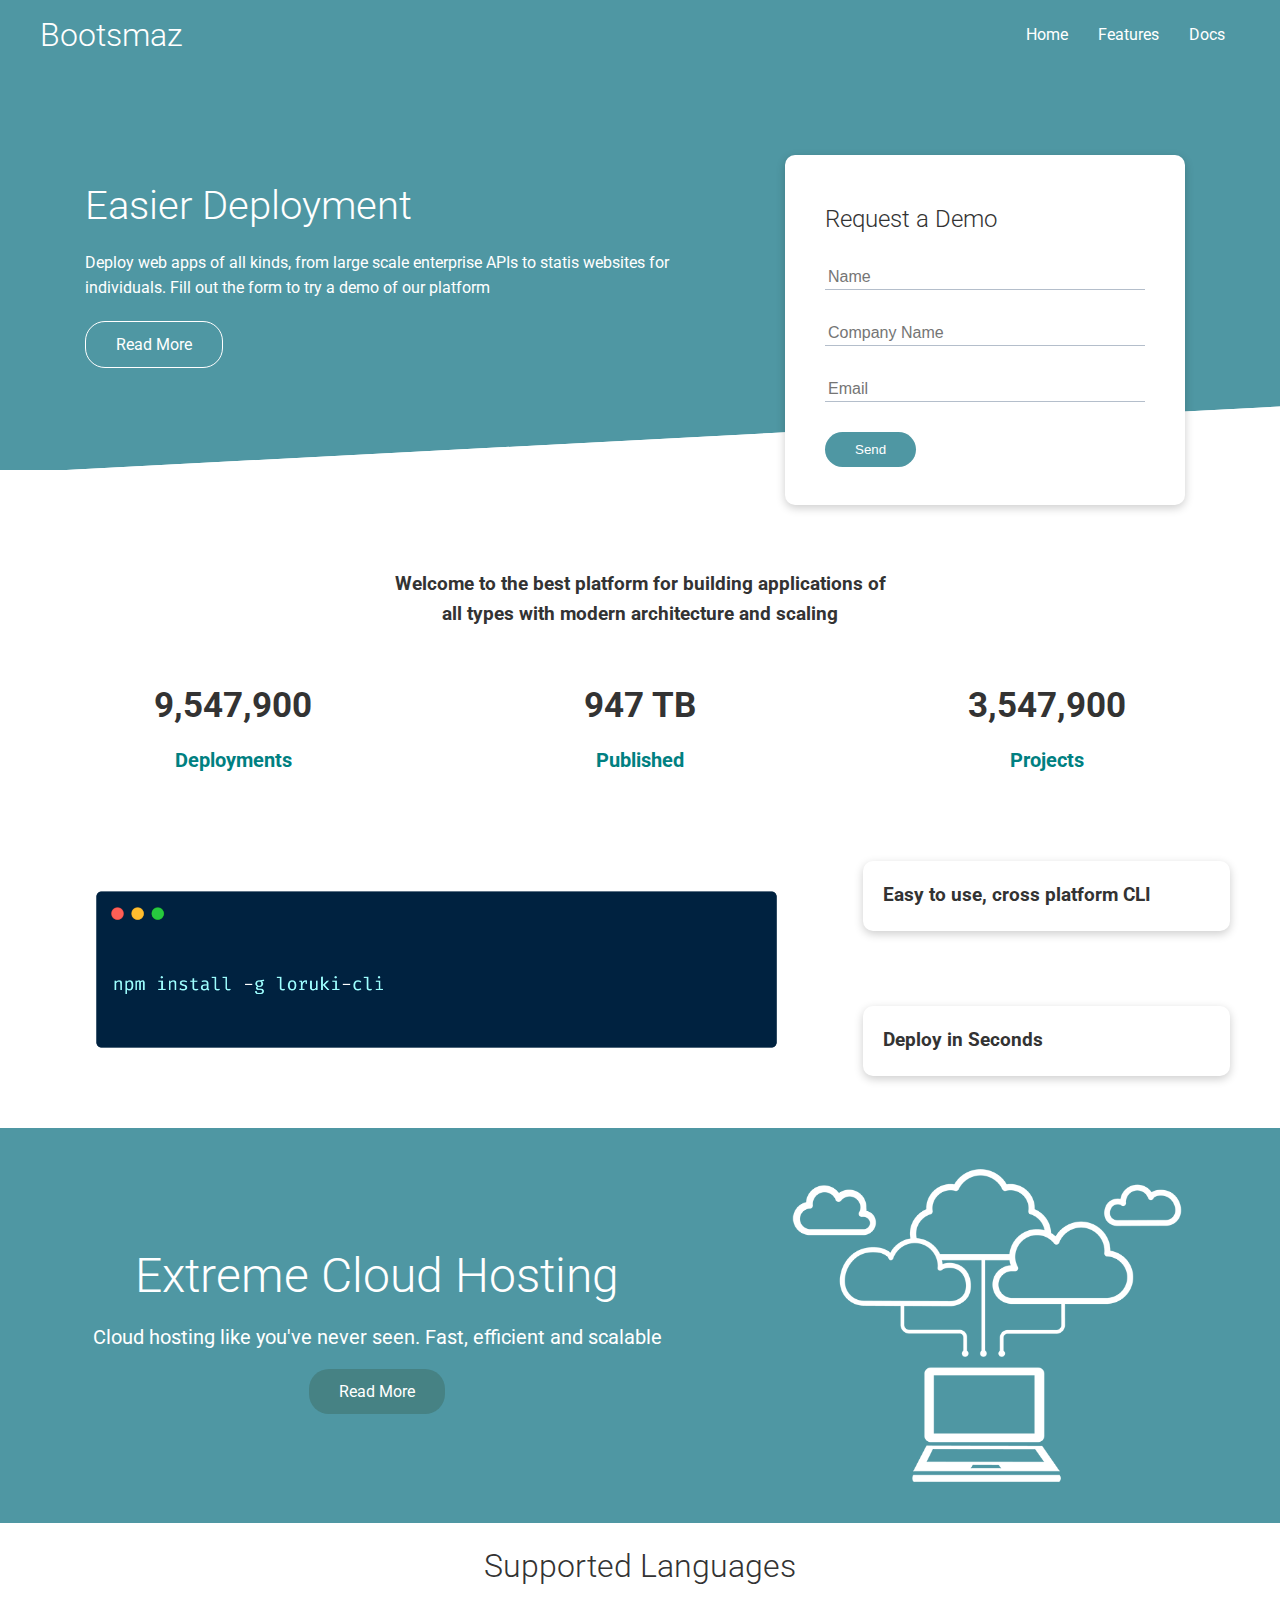
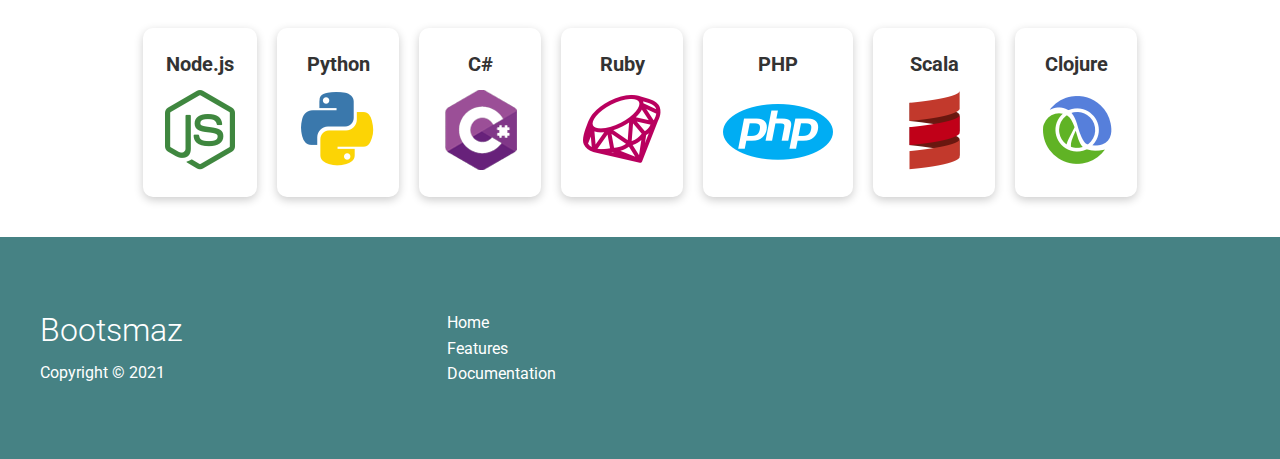
==== index.html @ d9a26df8 "Initial Commit" ====
<!DOCTYPE html>
<html lang="en">
<head>
    <meta charset="UTF-8">
    <meta http-equiv="X-UA-Compatible" content="IE=edge">
    <meta name="viewport" content="width=device-width, initial-scale=1.0">
    <link rel="stylesheet" href="css/utilities.css">
    <link rel="stylesheet" href="css/style.css">
    <link rel="stylesheet" href="https://cdnjs.cloudflare.com/ajax/libs/font-awesome/5.15.3/css/all.min.css" integrity="sha512-iBBXm8fW90+nuLcSKlbmrPcLa0OT92xO1BIsZ+ywDWZCvqsWgccV3gFoRBv0z+8dLJgyAHIhR35VZc2oM/gI1w==" crossorigin="anonymous" />
    <title>Bootsmaz</title>
</head>
<body>
    <!-- Navbar -->
    <div class="navbar">
        <div class="container flex">
            <h1 class="logo">Bootsmaz</h1>
            <nav>
                <ul>
                    <li><a href="index.html">Home</a></li>
                    <li><a href="features.html">Features</a></li>
                    <li><a href="docs.html">Docs</a></li>
                </ul>
            </nav>
        </div>
    </div>

    <!-- Showcase -->
  <section class="showcase">
        <div class="container grid">
            <div class="showcase-text">
                <h1>Easier Deployment</h1>
                <p>Deploy web apps of all kinds, from large scale enterprise APIs to statis websites for individuals. Fill out the form to try a demo of our platform</p>
                <a href="features.html" class="btn btn-outline">Read More</a>
            </div>
            <div class="showcase-form card">
                <h2>Request a Demo</h2>
                <form>
                    <div class="form-control">
                        <input type="text" name="name" placeholder="Name" required>
                    </div>
                    <div class="form-control">
                        <input type="text" name="company" placeholder="Company Name" required>
                    </div>
                    <div class="form-control">
                        <input type="email" name="email" placeholder="Email" required>
                    </div>
                    <input type="submit" value="Send" class="btn btn-primary">
                </form>
            </div>
        </div>
  </section>

 <!-- Stats -->
  <section class="stats">
      <div class="container">
          <h3 class="stats-heading text-center my-1">
                Welcome to the best platform for building applications of all types with modern architecture and scaling
          </h3>
          <div class="grid grid-3 text-center my-4">
              <div>
                  <i class="fas fa-server fa-3x"></i>
                  <h3>9,547,900</h3>
                  <p class="text-secondary">Deployments</p>
              </div>
              <div>
                <i class="fas fa-upload fa-3x"></i>
                <h3>947 TB</h3>
                <p class="text-secondary">Published</p>
             </div>
             <div>
                <i class="fas fa-project-diagram fa-3x"></i>
                <h3>3,547,900</h3>
                <p class="text-secondary">Projects</p>
             </div>
          </div>

      </div>
  </section>

  <!-- Cli -->
  <section class="cli">
      <div class="container grid">
         <img src="images/cli.png" alt="">
         <div class="card">
             <h3>Easy to use, cross platform CLI</h3>
         </div>
         <div class="card">
            <h3>Deploy in Seconds</h3>
        </div>
      </div>
  </section>

  <!-- Cloud -->
  <section class="cloud bg-primary my-2 py-2">
       <div class="container grid">
           <div class="text-center">
               <h2 class="lg">Extreme Cloud Hosting</h2>
               <p class="lead my-1">Cloud hosting like you've    never seen. Fast, efficient and scalable
               </p>
                <a href="features.html" class="btn btn-dark">Read More</a>
           </div>
           <img src="images/cloud.png" alt="">
       </div>
  </section>

  <!-- languages  -->
  <section class="languages">
      <h2 class="md text-center my-2">
          Supported Languages
      </h2>
      <div class="container flex">
         <div class="card">
             <h4>Node.js</h4>
             <img src="images/logos/node.png" alt="">
         </div> 
         <div class="card">
            <h4>Python</h4>
            <img src="images/logos/python.png" alt="">
        </div>
        <div class="card">
            <h4>C#</h4>
            <img src="images/logos/csharp.png" alt="">
        </div>
        <div class="card">
            <h4>Ruby</h4>
            <img src="images/logos/ruby.png" alt="">
        </div>
        <div class="card">
            <h4>PHP</h4>
            <img src="images/logos/php.png" alt="">
        </div>
        <div class="card">
            <h4>Scala</h4>
            <img src="images/logos/scala.png" alt="">
        </div>
        <div class="card">
            <h4>Clojure</h4>
            <img src="images/logos/clojure.png" alt="">
        </div>
      </div>
  </section>

  <!-- Footer -->
  <footer class="footer bg-dark py-5">
      <div class="container grid grid-3">
          <div>
              <h1>Bootsmaz</h1>
              <p>Copyright &copy; 2021</p>
          </div>
          <nav>
              <ul>
                  <li><a href="index.html">Home</a></li>
                  <li><a href="features.html">Features</a></li>
                  <li><a href="docs.html">Documentation</a></li>
              </ul>
          </nav>
          <div class="social">
              <a href="#"><i class="fab fa-github fa-2x"></i></a>
              <a href="#"><i class="fab fa-facebook fa-2x"></i></a>
              <a href="#"><i class="fab fa-instagram fa-2x"></i></a>
              <a href="#"><i class="fab fa-twitter fa-2x"></i></a>
          </div>
      </div>
  </footer>
</body>
</html>
---- css/utilities.css ----
.container {
    max-width: 1300px;
    margin:  0 auto;
    overflow:  auto;
    padding: 0 40px;
}
.btn {
    display: inline-block;
    padding: 10px 30px;
    cursor: pointer;
    background: var(--primary-color);
    color: #fff;
    border: none;
    border-radius: 20px;
  }
  
  .btn-outline {
    background-color: transparent;
    border: 1px #fff solid;
  }
  
  .btn:hover {
    transform: scale(0.98);
  }
  
  /* Backgrounds & colored buttons */
  .bg-primary,
  .btn-primary {
    background-color: var(--primary-color);
    color: #fff;
  }
  
  .bg-secondary,
  .btn-secondary {
    background-color: var(--secondary-color);
    color: #fff;
  }
  
  .bg-dark,
  .btn-dark {
    background-color: var(--dark-color);
    color: #fff;
  }
  
  .bg-light,
  .btn-light {
    background-color: var(--light-color);
    color: #333;
  }
  
  .bg-primary a,
  .btn-primary a,
  .bg-secondary a,
  .btn-secondary a,
  .bg-dark a,
  .btn-dark a {
    color: #fff;
  }

/* Text Colors */
.text-primary{
    color: var(--primary-color);
    
}
.text-secondary{
    color: var(--secondary-color);
    
}
.text-dark{
    color: var(--dark-color);
    
}
.text-light{
    color: var(--light-color);
}
.text-secondary a,
.text-primary a,
.text-dark a{
    color:#fff;
} 
/* Text Sizes */
.lead {
    font-size: 20px;
}
.sm {
    font-size: 1rem;
}
.md {
    font-size: 2rem;
}
.lg{
   font-size: 3rem;
}
.xl{
    font-size: 4rem;
}

/* Alert */
 .alert {
     background-color: var(--light-color);
     padding: 10px 20px;
     font-weight: bold;
     margin: 15px 0;
 }
 .alert i{
     margin-right: 10px;
 }
 .alert-success{
     background-color: var(--success-color);
     color: #fff;
 }
 .alert-error{
    background-color: var(--error-color);
    color: #fff;
}
.flex {
    display: flex;
    justify-content: center;
    align-items: center;
    height: 100%;
}
.grid {
    display: grid;
    grid-template-columns: repeat(2, 1fr);
    gap: 20px;
    justify-content: center;
    align-items: center;
    height: 100%;
}
.grid-3 {
    grid-template-columns: repeat(3, 1fr);
}
.card {
    background-color: #fff;
    color: #333;
    border-radius: 10px;
    box-shadow: 0 3px 10px rgba(0, 0, 0, 0.2);
    padding:20px;
    margin: 10px;
}

.text-center{
    text-align: center;
}
/* Margin-top-bottom */
.my-1{
   margin: 1rem 0;
}
.my-2{
    margin: 1.5rem 0;
 }
 .my-3{
    margin: 2rem 0;
 }
 .my-4{
    margin: 3rem 0;
 }
 .my-5{
    margin: 4rem 0;
 }

 /*margin-all-round  */
 .m-1{
    margin: 1rem;
 }
 .m-2{
     margin: 1.5rem;
  }
  .m-3{
     margin: 2rem;
  }
  .m-4{
     margin: 3rem;
  }
  .m-5{
     margin: 4rem;
  }

  /* Padding-top-bottom */
.py-1{
    padding: 1rem 0;
 }
 .py-2{
     padding: 1.5rem 0;
  }
  .py-3{
     padding: 2rem 0;
  }
  .py-4{
     padding: 3rem 0;
  }
  .py-5{
     padding: 4rem 0;
  }
 
  /*padding-all-round  */
  .p-1{
     padding: 1rem;
  }
  .p-2{
      padding: 1.5rem;
   }
   .p-3{
      padding: 2rem;
   }
   .p-4{
      padding: 3rem;
   }
   .p-5{
      padding: 4rem;
   }
---- css/style.css ----
@import url('https://fonts.googleapis.com/css2?family=Roboto:wght@300&display=swap');

:root {
    --primary-color: #4f97a3;
    --secondary-color: #008081;
    --dark-color:#468284;
    --light-color:#f4f4f4; 
    --success-color:#5cb85c;
    --error-color:#d9534f;
}
* {
    box-sizing: border-box;
    padding: 0;
    margin: 0;
  }
  
  body {
    font-family: 'Roboto', sans-serif;
    color: #333;
    line-height: 1.6;
  }
  
  ul {
    list-style-type: none;
  }
  
  a {
    text-decoration: none;
    color: #333;
  }
  
  h1,
  h2 {
    font-weight: 300;
    line-height: 1.2;
    margin: 10px 0;
  }
  
  p {
    margin: 10px 0;
  }
  
  img {
    width: 100%;
  }
  
  code,
  pre {
    background: #333;
    color: #fff;
    padding: 10px;
  }
  
  .hidden {
    visibility: hidden;
    height: 0;
  }
  
  /* Navbar */
  .navbar {
    background-color: var(--primary-color);
    color: #fff;
    height: 70px;
  }
  
  .navbar ul {
    display: flex;
  }
  
  .navbar a {
    color: #fff;
    padding: 10px;
    margin: 0 5px;
  }
  
  .navbar a:hover {
    border-bottom: 2px #fff solid;
  }
  
  .navbar .flex {
    justify-content: space-between;
  }
  
  /* Showcase */
  .showcase {
    height: 400px;
    background-color: var(--primary-color);
    color: #fff;
    position: relative;
  }
  
  .showcase h1 {
    font-size: 40px;
  }
  
  .showcase p {
    margin: 20px 0;
  }
  
  .showcase .grid {
    overflow: visible;
    grid-template-columns: 55% auto;
    gap: 30px;
  }
  
  .showcase-text {
    animation: slideInFromLeft 1s ease-in;
  }
  
  .showcase-form {
    position: relative;
    top: 60px;
    height: 350px;
    width: 400px;
    padding: 40px;
    z-index: 100;
    justify-self: flex-end;
    animation: slideInFromRight 1s ease-in;
  }
  
  .showcase-form .form-control {
    margin: 30px 0;
  }
  
  .showcase-form input[type='text'],
  .showcase-form input[type='email'] {
    border: 0;
    border-bottom: 1px solid #b4becb;
    width: 100%;
    padding: 3px;
    font-size: 16px;
  }
  
  .showcase-form input:focus {
    outline: none;
  }
  
  .showcase::before,
  .showcase::after {
    content: '';
    position: absolute;
    height: 100px;
    bottom: -70px;
    right: 0;
    left: 0;
    background: #fff;
    transform: skewY(-3deg);
    -webkit-transform: skewY(-3deg);
    -moz-transform: skewY(-3deg);
    -ms-transform: skewY(-3deg);
  }
  
  /* Stats */
  .stats {
    padding-top: 100px;
    animation: slideInFromBottom 1s ease-in;
  }
  
  .stats-heading {
    max-width: 500px;
    margin: auto;
  }
  
  .stats .grid h3 {
    font-size: 35px;
  }
  
  .stats .grid p {
    font-size: 20px;
    font-weight: bold;
  }
  
  /* Cli */
  .cli .grid {
    grid-template-columns: repeat(3, 1fr);
    grid-template-rows: repeat(2, 1fr);
  }
  
  .cli .grid > *:first-child {
    grid-column: 1 / span 2;
    grid-row: 1 / span 2;
  }
  
  /* Cloud */
  .cloud .grid {
    grid-template-columns: 4fr 3fr;
  }
  
  /* Languages */
  
  .languages .flex {
    flex-wrap: wrap;
  }
  
  .languages .card {
    text-align: center;
    margin: 18px 10px 40px;
    transition: transform 0.2s ease-in;
  }
  
  .languages .card h4 {
    font-size: 20px;
    margin-bottom: 10px;
  }
  
  .languages .card:hover {
    transform: translateY(-15px);
  }
  
  /* Features */
  .features-head img,
  .docs-head img {
    width: 200px;
    justify-self: flex-end;
  }
  
  .features-sub-head img {
    width: 300px;
    justify-self: flex-end;
  }
  
  .features-main .card > i {
    margin-right: 20px;
  }
  
  .features-main .grid {
    padding: 30px;
  }
  
  .features-main .grid > *:first-child {
    grid-column: 1 / span 3;
  }
  
  .features-main .grid > *:nth-child(2) {
    grid-column: 1 / span 2;
  }
  
  /* Docs */
  .docs-main h3 {
    margin: 20px 0;
  }
  
  .docs-main .grid {
    grid-template-columns: 1fr 2fr;
    align-items: flex-start;
  }
  
  .docs-main nav li {
    font-size: 17px;
    padding-bottom: 5px;
    margin-bottom: 5px;
    border-bottom: 1px #ccc solid;
  }
  
  .docs-main a:hover {
    font-weight: bold;
  }
  
  /* Footer */
  .footer .social a {
    margin: 0 10px;
  }
  
  /* Animations */
  @keyframes slideInFromLeft {
    0% {
      transform: translateX(-100%);
    }
  
    100% {
      transform: translateX(0);
    }
  }
  
  @keyframes slideInFromRight {
    0% {
      transform: translateX(100%);
    }
  
    100% {
      transform: translateX(0);
    }
  }
  
  @keyframes slideInFromTop {
    0% {
      transform: translateY(-100%);
    }
  
    100% {
      transform: translateX(0);
    }
  }
  
  @keyframes slideInFromBottom {
    0% {
      transform: translateY(100%);
    }
  
    100% {
      transform: translateX(0);
    }
  }
  
  /* Tablets and under */
  @media (max-width: 768px) {
    .grid,
    .showcase .grid,
    .stats .grid,
    .cli .grid,
    .cloud .grid,
    .features-main .grid,
    .docs-main .grid {
      grid-template-columns: 1fr;
      grid-template-rows: 1fr;
    }
  
    .showcase {
      height: auto;
    }
  
    .showcase-text {
      text-align: center;
      margin-top: 40px;
      animation: slideInFromTop 1s ease-in;
    }
  
    .showcase-form {
      justify-self: center;
      margin: auto;
      animation: slideInFromBottom 1s ease-in;
    }
  
    .cli .grid > *:first-child {
      grid-column: 1;
      grid-row: 1;
    }
  
    .features-head,
    .features-sub-head,
    .docs-head {
      text-align: center;
    }
  
    .features-head img,
    .features-sub-head img,
    .docs-head img {
      justify-self: center;
    }
  
    .features-main .grid > *:first-child,
    .features-main .grid > *:nth-child(2) {
      grid-column: 1;
    }
  }
  
  /* Mobile */
  @media (max-width: 500px) {
    .navbar {
      height: 110px;
    }
  
    .navbar .flex {
      flex-direction: column;
    }
  
    .navbar ul {
      padding: 10px;
      background-color: rgba(0, 0, 0, 0.1);
    }
    
    .showcase-form {
      width: 300px;
    }
  }
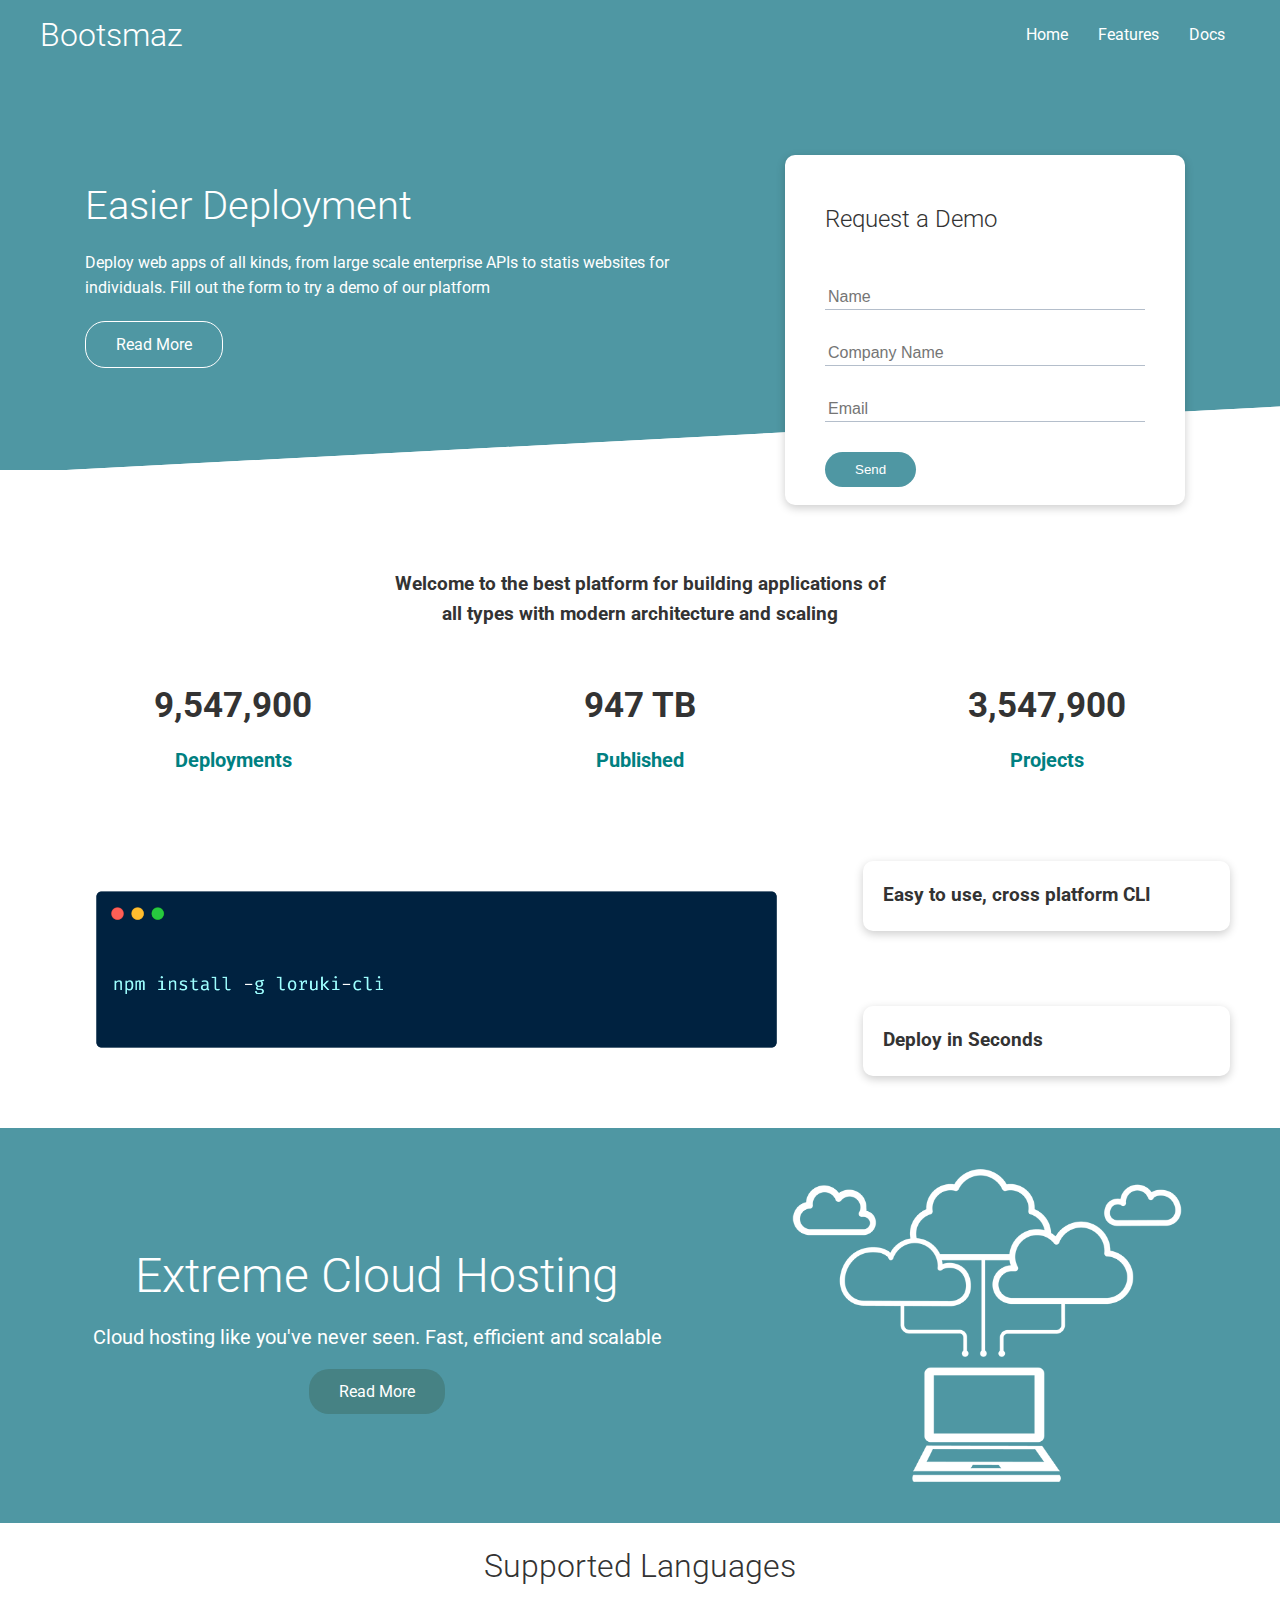
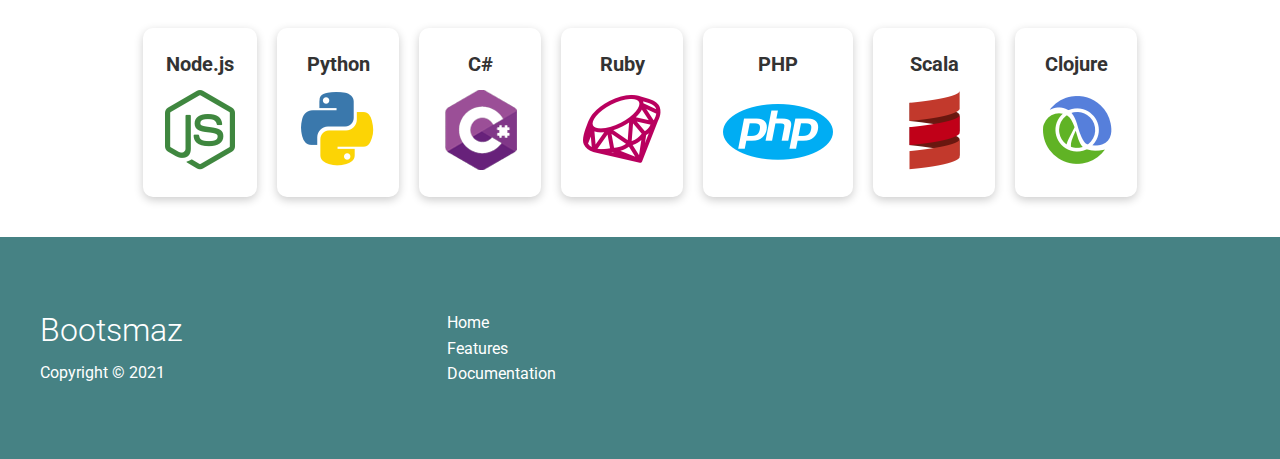
==== commit 81a5ec12: "added-netlify-form-setup" ====
--- a/index.html
+++ b/index.html
@@ -34,7 +34,11 @@
             </div>
             <div class="showcase-form card">
                 <h2>Request a Demo</h2>
-                <form>
+                <form name="contact" method="POST" netlify-honeypot="bot-field" data-netlify="true">
+                    <input type="hidden" name="form-name" value="contact">
+                    <p class="hidden">
+                        <label>Don’t fill this out if you’re human: <input name="bot-field" /></label>
+                      </p>
                     <div class="form-control">
                         <input type="text" name="name" placeholder="Name" required>
                     </div>
